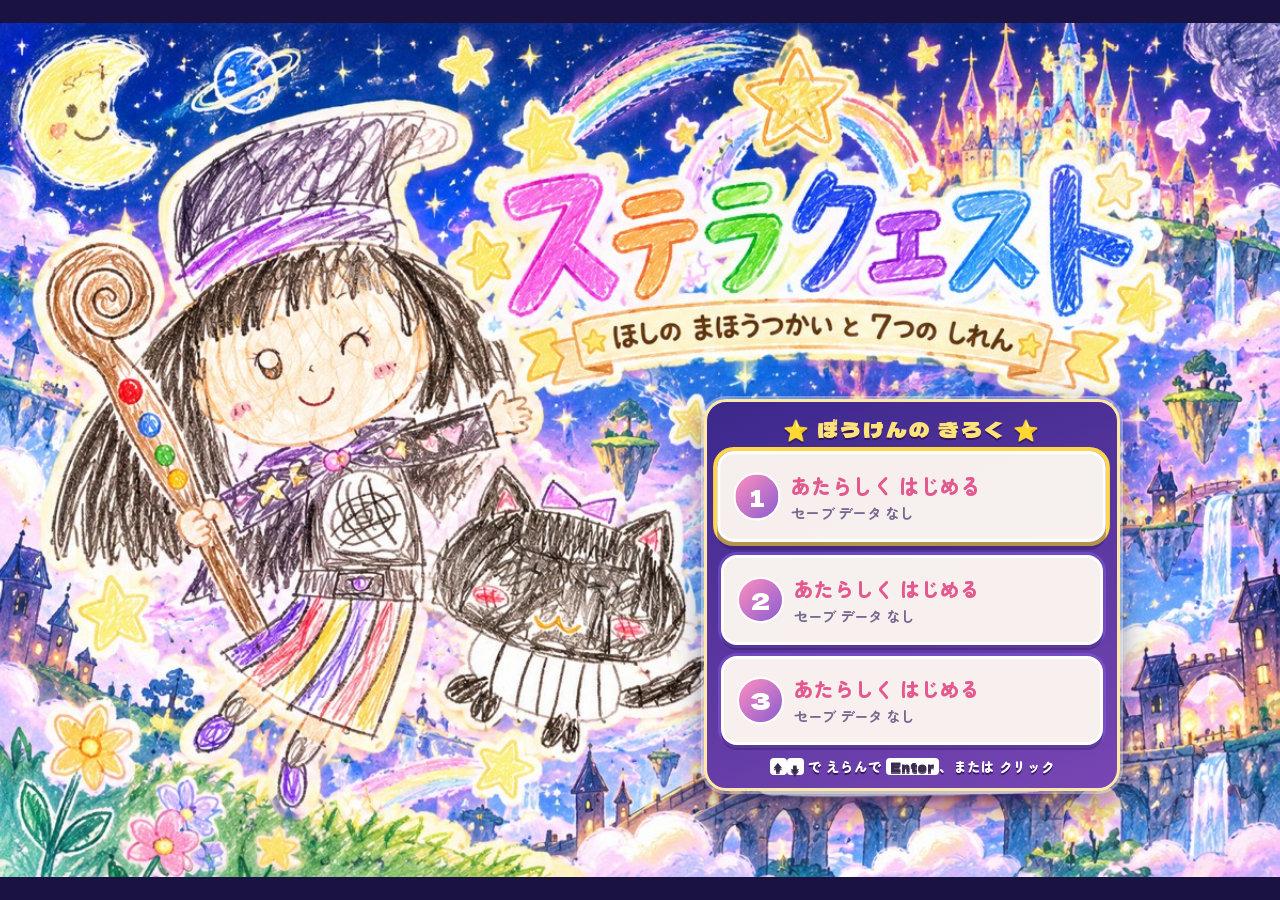
==== ステラクエスト.html @ 6cc1bfe5 "ステラクエスト：iPhone・iPad で あそべる ように 公開 Co-Authored-By: Claude Opus 5.5 <noreply@anthropic.com>" ====
<!doctype html>
<html lang="ja">
<head>
<meta charset="utf-8">
<meta name="viewport" content="width=device-width, initial-scale=1">
<title>ステラクエスト</title>
<link rel="preconnect" href="https://fonts.googleapis.com">
<link rel="preconnect" href="https://fonts.gstatic.com" crossorigin>
<link rel="stylesheet" href="https://fonts.googleapis.com/css2?family=Dela+Gothic+One&family=Zen+Maru+Gothic:wght@500;700;900&display=swap">
<link rel="stylesheet" href="game/css/style.css">
<style>
  html, body { margin: 0; height: 100%; overflow: hidden; background: #1a1240; }
  /* タイトルの え（3:2）を がめんに おさめて、その うえに スロットを かさねる */
  .stage { position: absolute; inset: 0; display: grid; place-items: center; }
  .art { position: relative; width: min(100vw, 150vh); aspect-ratio: 3 / 2; background: center / cover no-repeat; }
  /* えに かいてある ボタン（はじめから・おわる など）を かくす パネル */
  .panel { position: absolute; left: 55%; top: 44%; width: 32.5%; height: 46%; box-sizing: border-box; padding: 1.4vmin 1.6vmin; border-radius: 22px; background: linear-gradient(160deg, #3c288c, #7846b4); border: 3px solid #ffe9a8; box-shadow: 0 0 0 3px rgba(255,255,255,.35), 0 10px 30px rgba(20,10,60,.5); display: flex; flex-direction: column; gap: 1.2vmin; }
  .panel-title { text-align: center; font-family: var(--display); font-size: 2.3vmin; color: #ffe27a; letter-spacing: .1em; text-shadow: 0 2px 0 rgba(30,10,60,.6); }
  .slots { display: flex; flex-direction: column; gap: 1.2vmin; flex: 1; }
  .slot { position: relative; flex: 1; display: flex; align-items: center; gap: 10px; padding: 1.1vmin 1.4vmin; border-radius: 16px; border: 3px solid #fff; background: rgba(255,250,243,.95); box-shadow: 0 5px 0 rgba(40,20,80,.35), 0 0 0 3px rgba(130,90,220,.55); cursor: pointer; font-family: var(--body); color: var(--ink); text-align: left; transition: transform .12s; }
  .slot:hover, .slot:focus-visible { transform: translateY(-3px) scale(1.02); outline: none; box-shadow: 0 8px 0 rgba(40,20,80,.35), 0 0 0 4px #ffd84a; }
  .slot .no { flex: none; width: 5.2vmin; height: 5.2vmin; border-radius: 50%; display: grid; place-items: center; font-family: var(--display); font-size: 2.6vmin; color: #fff; background: linear-gradient(135deg, #ff8fbf, #8a5cd1); border: 2px solid #fff; }
  .slot .info { flex: 1; min-width: 0; display: flex; flex-direction: column; gap: .2vmin; }
  .slot .l1 { font-weight: 900; font-size: 2.2vmin; white-space: nowrap; overflow: hidden; text-overflow: ellipsis; }
  .slot .l2 { font-weight: 700; font-size: 1.6vmin; color: #7a6890; white-space: nowrap; display: flex; gap: 1.2vmin; align-items: center; }
  .slot .l2 img { width: 2vmin; height: 2vmin; vertical-align: -0.3vmin; }
  .slot.empty .l1 { color: #e2588f; }
  .slot .del { flex: none; font-family: var(--body); font-weight: 900; font-size: 1.5vmin; color: #9a8aac; background: #f2edf6; border: 2px solid #d9cfe3; border-radius: 999px; padding: .6vmin 1.2vmin; cursor: pointer; }
  .slot .del:hover { color: #e8203c; border-color: #e8203c; }
  .confirm { position: absolute; inset: 0; border-radius: 13px; background: rgba(255,240,245,.98); display: flex; align-items: center; justify-content: center; gap: 1.2vmin; font-weight: 900; font-size: 1.9vmin; color: #e8203c; }
  .confirm button { font-family: var(--body); font-weight: 900; font-size: 1.8vmin; border-radius: 999px; padding: .6vmin 1.8vmin; border: 2px solid var(--ink); cursor: pointer; }
  .confirm .yes { background: #e8203c; color: #fff; }
  .confirm .no2 { background: #fff; color: var(--ink); }
  .modepick { color: var(--ink); background: rgba(240,248,255,.98); font-size: 1.5vmin; gap: .6vmin; white-space: nowrap; }
  .modepick button { font-size: 1.55vmin; padding: .6vmin 1vmin; background: #fff; color: var(--ink); white-space: nowrap; }
  .modepick button.on, .modepick button:hover { background: #ffd84a; }
  .slot .mode { display: inline-block; font-size: 1.4vmin; color: #fff; background: #8a5cd1; border-radius: 999px; padding: 0 .9vmin; margin-right: .6vmin; vertical-align: .2vmin; }
  .slot .mode.hoikuen { background: #ff8ac0; }
  .cheat-msg { text-align: center; font-weight: 900; font-size: 1.9vmin; line-height: 1.4; color: #fff3a0; background: rgba(255,120,200,.35); border: 2px dashed #ffe27a; border-radius: 12px; padding: .5vmin 1vmin; animation: popin .4s; }
  .keyhint { white-space: nowrap; text-align: center; color: #fff; font-weight: 900; font-size: 1.5vmin; text-shadow: 0 2px 0 rgba(30,10,60,.7); }
  .keyhint kbd { display: inline; min-width: 0; padding: 0 .5vmin; background: #fff; color: var(--ink); font-size: 1.3vmin; border-radius: 4px; }
</style>
</head>
<body>
<div class="stage">
  <div class="art" id="art">
    <div class="panel">
      <div class="panel-title">⭐ ぼうけんの きろく ⭐</div>
      <div class="slots" id="slots"></div>
      <div class="keyhint"><kbd>↑</kbd><kbd>↓</kbd> で えらんで <kbd>Enter</kbd>、または クリック</div>
    </div>
  </div>
</div>

<script src="game/data/stella_images.js"></script>
<script src="game/js/stella_save.js"></script>
<script>
'use strict';
const IMG = window.STELLA_IMAGES || {};
document.getElementById('art').style.backgroundImage = `url("${IMG.title}")`;
let sel = 0;

function renderSlots() {
  const box = document.getElementById('slots');
  box.innerHTML = '';
  for (let n = 1; n <= SAVE_SLOTS; n++) {
    const d = loadSlot(n);
    const b = document.createElement('div');
    b.className = 'slot' + (d ? '' : ' empty');
    b.tabIndex = 0;
    b.dataset.n = n;
    b.setAttribute('role', 'button');
    if (d) {
      const s = slotSummary(d);
      b.innerHTML = `<span class="no">${n}</span><span class="info"><span class="l1"><span class="mode ${d.mode || 'grade1'}">${s.mode}</span>${s.progress}・${s.place}</span>
        <span class="l2"><span><img src="${IMG.arca}" alt="アルカ"> ${s.arca}</span><span>⏱ ${s.time}</span><span>${s.date}</span></span></span>
        <button class="del" type="button">けす</button>`;
    } else {
      b.innerHTML = `<span class="no">${n}</span><span class="info"><span class="l1">あたらしく はじめる</span><span class="l2">セーブ データ なし</span></span>`;
    }
    b.addEventListener('click', (e) => {
      if (e.target.closest('.del')) { askDelete(b, n); e.stopPropagation(); return; }
      if (e.target.closest('.confirm')) return;
      if (d) start(n); else askMode(b, n);
    });
    b.addEventListener('mouseenter', () => focusSlot(n - 1));
    box.appendChild(b);
  }
  focusSlot(sel);
}

// セーブを けす（ブラウザの confirm は つかわず、スロットの うえで かくにん）
function askDelete(el, n) {
  if (el.querySelector('.confirm')) return;
  const c = document.createElement('div');
  c.className = 'confirm';
  c.innerHTML = 'ほんとうに けす？ <button class="yes" type="button">けす</button><button class="no2" type="button">やめる</button>';
  c.querySelector('.yes').addEventListener('click', (e) => { e.stopPropagation(); deleteSlot(n); renderSlots(); });
  c.querySelector('.no2').addEventListener('click', (e) => { e.stopPropagation(); c.remove(); });
  el.appendChild(c);
}

// あたらしく はじめる ときは モードを えらぶ（スロットの うえ）
function askMode(el, n) {
  if (el.querySelector('.confirm')) return;
  const c = document.createElement('div');
  c.className = 'confirm modepick';
  c.innerHTML = 'どっちで あそぶ？ <button class="on" type="button" data-mode="grade1">しょうがく 1ねんせい</button><button type="button" data-mode="hoikuen">ほいくえん</button>';
  c.querySelectorAll('[data-mode]').forEach((b) => b.addEventListener('click', (e) => { e.stopPropagation(); start(n, b.dataset.mode); }));
  el.appendChild(c);
}

function focusSlot(i) {
  const slots = [...document.querySelectorAll('.slot')];
  sel = (i + slots.length) % slots.length;
  slots[sel].focus({ preventScroll: true });
}

// あいている スロット → あたらしく はじめる、データあり → つづきから
// うらわざ：タイトルで ↑↑↓↓←→←→ → つぎに えらんだ ぼうけん が 9999アルカ・なんいど5 まで クリア に なる
const CHEAT_KEYS = ['ArrowUp', 'ArrowUp', 'ArrowDown', 'ArrowDown', 'ArrowLeft', 'ArrowRight', 'ArrowLeft', 'ArrowRight'];
let cheatPos = 0, cheatOn = false;
function cheatKey(key) {
  cheatPos = key === CHEAT_KEYS[cheatPos] ? cheatPos + 1 : key === CHEAT_KEYS[0] ? 1 : 0;
  if (cheatPos < CHEAT_KEYS.length || cheatOn) return;
  cheatOn = true; cheatPos = 0;
  const m = document.createElement('div');
  m.className = 'cheat-msg'; m.id = 'cheatMsg';
  m.textContent = '✨ うらわざ はつどう！ つぎに えらんだ ぼうけんは 9999アルカ・なんいど5 まで クリア！';
  document.getElementById('slots').before(m);
  [523, 659, 784, 1046].forEach((f, i) => { try { const a = new AudioContext(), o = a.createOscillator(), g = a.createGain(); o.frequency.value = f; g.gain.value = 0.08; o.connect(g); g.connect(a.destination); o.start(a.currentTime + i * 0.09); o.stop(a.currentTime + i * 0.09 + 0.12); } catch { /* おと なし */ } });
}
function start(n, mode) { location.href = `game/stella.html#slot${n}` + (mode ? `&mode=${mode}` : '') + (cheatOn ? '&cheat=1' : ''); }

addEventListener('keydown', (e) => {
  if (!e.repeat) cheatKey(e.key);
  const pickBox = document.querySelector('.modepick');
  if (pickBox) { // モードえらび：← → で えらんで Enter
    const bs = [...pickBox.querySelectorAll('button')], i = bs.findIndex((b) => b.classList.contains('on'));
    if (e.key === 'ArrowLeft' || e.key === 'ArrowRight') { bs[i].classList.remove('on'); bs[(i + 1) % 2].classList.add('on'); e.preventDefault(); }
    if (e.key === 'Enter') { bs[i].click(); e.preventDefault(); }
    if (e.key === 'Escape') pickBox.remove();
    return;
  }
  if (document.querySelector('.confirm')) return;
  if (e.key === 'ArrowDown') { focusSlot(sel + 1); e.preventDefault(); }
  if (e.key === 'ArrowUp') { focusSlot(sel - 1); e.preventDefault(); }
  if (e.key === 'Enter') { const el = document.querySelectorAll('.slot')[sel]; if (el.classList.contains('empty')) askMode(el, sel + 1); else start(sel + 1); e.preventDefault(); }
});
renderSlots();
</script>
</body>
</html>
---- game/css/style.css ----
:root {
  --ink: #3a2a4d;
  --paper: #fffaf3;
  --pink: #ff8fbf;
  --pink-deep: #e2588f;
  --gold: #ffcf4a;
  --mint: #5fd8b0;
  --night: #241638;
  --violet: #8a5cd1;
  --display: "Dela Gothic One", "Zen Maru Gothic", "Hiragino Maru Gothic ProN", "Meiryo", sans-serif;
  --body: "Zen Maru Gothic", "Hiragino Maru Gothic ProN", "Meiryo", sans-serif;
}
* { box-sizing: border-box; }
html, body { margin: 0; height: 100%; background: #1b1230; overflow: hidden; }
body { font-family: var(--body); color: var(--ink); user-select: none; -webkit-user-select: none; }
[hidden] { display: none !important; }
#game { position: relative; width: 100%; height: 100%; overflow: hidden; }
#cv { position: absolute; inset: 0; width: 100%; height: 100%; display: block; }
button { font-family: inherit; cursor: pointer; }
button:focus-visible { outline: 4px solid var(--gold); outline-offset: 3px; }
kbd { display: inline-block; min-width: 1.6em; padding: 0 .4em; border-radius: 6px; background: var(--ink); color: var(--paper); font-family: var(--display); font-size: .95em; text-align: center; }

/* ---- HUD ---- */
#hud { position: absolute; top: 12px; left: 12px; right: 12px; display: flex; gap: 10px; align-items: flex-start; flex-wrap: wrap; pointer-events: none; }
.hud-box { background: rgba(255,250,243,.9); border: 3px solid var(--ink); border-radius: 18px; padding: 6px 14px; display: flex; align-items: center; gap: 10px; box-shadow: 0 4px 0 rgba(58,42,77,.35); }
.cap { font-size: 12px; font-weight: 900; letter-spacing: .08em; color: #7a6890; }
.lvnum { font-family: var(--display); font-size: 34px; line-height: 1; color: var(--pink-deep); }
.place { font-size: 14px; font-weight: 900; color: var(--ink); }


/* ---- たての ひっさん（もんだいの なか） ---- */
.vbox { display: flex; flex-direction: column; align-items: center; gap: 6px; margin-top: 2px; }
.vgrid { display: grid; grid-template-columns: 46px 68px 68px; font-family: var(--display); font-variant-numeric: tabular-nums; }
.vgrid > span { height: 56px; display: grid; place-items: center; font-size: 48px; line-height: 1; position: relative; }
.vgrid .hd { height: 22px; font-family: var(--body); font-weight: 900; font-size: 13px; color: #7a6890; }
.vgrid .memo { height: 36px; }
.vgrid .t { background: rgba(127,190,255,.22); }
.vgrid .o { background: rgba(255,143,191,.2); }
.vgrid .h { background: rgba(120,220,160,.22); }
.vgrid .s { background: rgba(255,200,120,.25); }
.vgrid .now { background: rgba(255,216,74,.45); box-shadow: inset 0 0 0 3px var(--gold); }
.vgrid .line { border-bottom: 6px solid var(--ink); }
.vgrid .op { font-size: 40px; color: #8a7a9c; }
.vgrid .box { min-width: 34px; height: 30px; padding: 0 3px; border: 2px dashed #b3a5c4; border-radius: 8px; font-size: 22px; color: #e8203c; display: grid; place-items: center; }
.vgrid .box.on { border-color: #e8203c; border-style: solid; background: #fff0f3; animation: boing .5s cubic-bezier(.3,1.8,.4,1) both; }
.vgrid .struck::after { content: ""; position: absolute; left: 14px; right: 14px; top: 50%; height: 5px; border-radius: 3px; background: #e8203c; transform: rotate(-30deg); }
.vgrid .ansc { color: var(--pink-deep); }
.vgrid .ansc.good { color: #1f9c74; }
.vgrid .ansc.cur::after { content: ""; position: absolute; bottom: 7px; left: 16px; right: 16px; height: 5px; border-radius: 3px; background: var(--pink); animation: caret 1s steps(1) infinite; }
.vstep { max-width: 320px; min-height: 1.5em; font-size: 16px; font-weight: 900; color: var(--violet); line-height: 1.45; text-wrap: balance; }
.vstep b { color: #e8203c; }
.vstep:empty { display: none; }
.boss-notice { position: absolute; left: 50%; top: 92px; transform: translateX(-50%); background: #6a2f8f; color: #fff; font-weight: 900; font-size: 18px; padding: 8px 20px; border-radius: 999px; border: 3px solid var(--ink); animation: pulse 1.2s ease-in-out infinite; white-space: nowrap; }
@keyframes pulse { 50% { transform: translateX(-50%) scale(1.08); } }

.boss-warn { position: absolute; inset: 0; display: flex; flex-direction: column; align-items: stretch; justify-content: center; gap: 0; background: rgba(40,10,60,.45); pointer-events: none; animation: fadein .3s; }
.boss-warn .stripe { height: 34px; background: repeating-linear-gradient(-45deg, #ffd84a 0 22px, #2a1838 22px 44px); animation: slide 0.6s linear infinite; }
@keyframes slide { to { background-position: 62px 0; } }
.boss-warn .warn-text { background: rgba(42,24,56,.92); color: #ff6b8a; font-family: var(--display); font-size: clamp(40px, 9vw, 96px); text-align: center; padding: 14px 0; text-shadow: 0 0 20px #ff2d6a; animation: blinkwarn .38s steps(1) infinite; }
@keyframes blinkwarn { 50% { color: #ffd84a; } }
#quiz.boss { border-color: #6a2f8f; background: #fff3fb; }
#quiz.boss .mon-name { color: #6a2f8f; }
.streaks { flex-direction: column; align-items: stretch; gap: 2px; }
.streaks .row { display: flex; justify-content: space-between; align-items: center; gap: 10px; }
.marks { display: flex; gap: 3px; }
.marks svg { width: 22px; height: 22px; transition: transform .3s; }
.marks svg.on { animation: markpop .4s; }
@keyframes markpop { 50% { transform: scale(1.5); } }
.hud-btn { margin-left: auto; pointer-events: auto; background: rgba(255,250,243,.9); border: 3px solid var(--ink); border-radius: 999px; padding: 6px 14px; font-weight: 900; color: var(--ink); }

.back-link { position: absolute; top: 14px; left: 16px; font-weight: 900; font-size: 15px; color: var(--ink); background: rgba(255,250,243,.9); border: 3px solid var(--ink); border-radius: 999px; padding: 6px 16px; text-decoration: none; box-shadow: 0 4px 0 rgba(58,42,77,.3); }
.back-link:hover { background: #fff; }

/* ---- タイトル ---- */
.overlay { position: absolute; inset: 0; display: flex; align-items: center; justify-content: center; gap: 4vw; padding: 24px; }
.title { background: radial-gradient(ellipse at 30% 40%, rgba(255,250,243,.6), rgba(255,220,240,.2) 60%, transparent); flex-wrap: wrap; }
.title-chara { height: min(62vh, 480px); filter: drop-shadow(0 10px 0 rgba(58,42,77,.25)); animation: float 2.6s ease-in-out infinite; }
@keyframes float { 50% { transform: translateY(-14px) rotate(2deg); } }
.title-text { max-width: 30em; display: flex; flex-direction: column; gap: 18px; align-items: flex-start; }
.title h1 { margin: 0; font-family: var(--display); font-weight: 400; font-size: clamp(26px, 4.2vw, 46px); line-height: 1.25; color: var(--ink); text-shadow: 0 3px 0 var(--paper), 0 -3px 0 var(--paper), 3px 0 0 var(--paper), -3px 0 0 var(--paper); }
.title h1 span { color: var(--pink-deep); font-size: 1.25em; }
.title p { margin: 0; font-size: clamp(15px, 1.8vw, 19px); font-weight: 700; line-height: 1.9; background: rgba(255,250,243,.85); padding: 10px 16px; border-radius: 16px; }
.big-btn { font-family: var(--display); font-size: clamp(22px, 3vw, 30px); color: #fff; background: var(--pink-deep); border: 0; border-radius: 999px; padding: 14px 34px; box-shadow: 0 7px 0 #a33465; transition: transform .08s, box-shadow .08s; }
.big-btn:active { transform: translateY(5px); box-shadow: 0 2px 0 #a33465; }

/* ---- もんだい ---- */
#quiz { position: absolute; left: 50%; top: 12%; transform: translateX(-50%); background: var(--paper); border: 4px solid var(--ink); border-radius: 28px; padding: 8px 28px 10px; text-align: center; box-shadow: 0 8px 0 rgba(58,42,77,.35); animation: popin .35s cubic-bezier(.3,1.6,.5,1); min-width: min(90vw, 420px); }
@keyframes popin { from { transform: translateX(-50%) scale(.3); opacity: 0; } }
.mon-name { font-size: 15px; font-weight: 900; color: #7a6890; }
.formula { font-family: var(--display); font-size: clamp(40px, 6.5vw, 66px); line-height: 1.15; display: flex; justify-content: center; align-items: center; gap: .25em; font-variant-numeric: tabular-nums; white-space: nowrap; }
.eq { color: #b3a5c4; }
.formula.small { font-size: clamp(26px, 3.6vw, 36px); }
.formula.small .ans { border-bottom-width: 4px; min-width: 1.6em; }
.ans { display: inline-block; min-width: 1.8em; border-bottom: 7px solid var(--pink); color: var(--pink-deep); }
.ans.blink::after { content: ""; display: inline-block; width: 4px; height: .8em; background: var(--pink); margin-left: 4px; animation: caret 1s steps(1) infinite; vertical-align: -.05em; }
@keyframes caret { 50% { opacity: 0; } }
.ans.good { color: #1f9c74; border-color: var(--mint); }
.ans.bad { border-color: var(--mint); display: inline-flex; align-items: baseline; gap: .25em; }
.ans.bad s { color: #b3a5c4; font-size: .55em; text-decoration-thickness: 4px; text-decoration-color: var(--violet); }
.ans.bad .right { color: #1f9c74; animation: boing .5s cubic-bezier(.3,1.8,.4,1) both; }
.qmsg { min-height: 1.5em; font-size: clamp(16px, 2.2vw, 22px); font-weight: 900; }
.qmsg.good { color: #1f9c74; }
.qmsg.bad { color: var(--violet); }
.hint { display: flex; flex-direction: column; align-items: center; gap: 6px; padding: 8px 12px 4px; margin-top: 4px; border-top: 3px dashed #e8d9f0; }
.hint-label { font-size: 14px; font-weight: 900; color: #e0408a; }
.hint-blocks { display: flex; align-items: center; justify-content: center; gap: 10px; flex-wrap: wrap; }
.hgroup { display: flex; flex-direction: column; gap: 3px; }
.hrow { display: flex; gap: 2px; }
.hrow:has(.hcell:nth-child(10)) { gap: 0; border: 2px solid var(--ink); border-radius: 4px; overflow: hidden; }
.hrow:has(.hcell:nth-child(10)) .hcell { border: 0; border-right: 1px solid rgba(58,42,77,.35); border-radius: 0; }
.hcell { width: 16px; height: 16px; border: 2px solid var(--ink); border-radius: 4px; position: relative; }
.hcell.a { background: #ffb3d1; }
.hcell.b { background: #9fd8ff; }
.hcell.cross { background: #eee4f2; }
.hcell.cross::after { content: "×"; position: absolute; inset: 0; display: grid; place-items: center; font-weight: 900; font-size: 14px; line-height: 1; color: var(--violet); }
.hop { font-family: var(--display); font-size: 24px; color: #b3a5c4; }
.next-btn { margin-top: 6px; font-family: var(--body); font-weight: 900; font-size: 18px; color: var(--ink); background: var(--gold); border: 3px solid var(--ink); border-radius: 999px; padding: 8px 22px; box-shadow: 0 4px 0 rgba(58,42,77,.4); animation: nudge 1s ease-in-out infinite; }
@keyframes nudge { 50% { transform: translateY(-4px); } }

#pad { position: absolute; right: 16px; bottom: 16px; display: grid; grid-template-columns: repeat(3, 64px); gap: 8px; }
#pad button { height: 56px; border: 3px solid var(--ink); border-radius: 16px; background: var(--paper); font-family: var(--display); font-size: 26px; color: var(--ink); box-shadow: 0 4px 0 rgba(58,42,77,.4); }
#pad button:active { transform: translateY(3px); box-shadow: 0 1px 0 rgba(58,42,77,.4); }
#pad button.sub { font-family: var(--body); font-weight: 900; font-size: 16px; }
#pad button.ok { font-family: var(--body); font-weight: 900; font-size: 15px; background: var(--pink); color: #fff; }

.walk-btn { position: absolute; right: 16px; bottom: 16px; font-family: var(--display); font-size: 22px; color: #fff; background: var(--mint); border: 3px solid var(--ink); border-radius: 999px; padding: 14px 26px; box-shadow: 0 5px 0 rgba(58,42,77,.4); touch-action: none; }

/* ---- ゲームクリア ---- */
.clear { background: radial-gradient(circle, rgba(255,246,220,.75), rgba(255,200,230,.55) 60%, rgba(160,120,220,.5)); overflow-y: auto; }
.clear-card { background: var(--paper); border: 5px solid var(--ink); border-radius: 32px; padding: 18px 30px 22px; box-shadow: 0 10px 0 rgba(58,42,77,.35); display: flex; flex-direction: column; align-items: center; gap: 10px; max-width: min(92vw, 560px); animation: popin2 .5s cubic-bezier(.3,1.6,.5,1); }
@keyframes popin2 { from { transform: scale(.3); opacity: 0; } }
.clear-title { font-family: var(--display); font-size: clamp(40px, 7vw, 64px); line-height: 1; color: var(--pink-deep); -webkit-text-stroke: 2px #fff; paint-order: stroke fill; text-shadow: 0 5px 0 var(--gold); animation: boing .9s cubic-bezier(.3,1.8,.4,1) both; }
.clear-chars { display: flex; align-items: flex-end; gap: 6px; }
.clear-chars { margin-top: 14px; }
.clear-chars img { height: min(22vh, 170px); animation: hopsmall .6s ease-in-out infinite; }
@keyframes hopsmall { 50% { transform: translateY(-12px) rotate(-4deg); } }
.clear-chars img + img { height: min(11vh, 85px); animation-delay: .3s; }
.clear-stats { display: flex; gap: 22px; font-weight: 900; font-size: 15px; color: #7a6890; }
.clear-stats > div { display: flex; flex-direction: column; align-items: center; gap: 2px; }
.clear-stats b { font-family: var(--display); font-size: 44px; line-height: 1; color: var(--pink-deep); }
.clear-stats span { font-family: var(--display); font-size: 22px; color: var(--ink); line-height: 1.6; }
.clear-rank { text-align: center; font-size: 17px; font-weight: 900; line-height: 1.6; }
.clear-rank b { color: var(--pink-deep); font-size: 1.15em; }
.clear-rank .perfect { color: #e0a800; font-size: 1.3em; }
.rank-head { font-size: 12px; font-weight: 900; color: #7a6890; letter-spacing: .08em; }
.rank-list { list-style: none; margin: 0; padding: 0; width: 100%; display: flex; flex-direction: column; gap: 4px; font-variant-numeric: tabular-nums; }
.rank-list li { display: grid; grid-template-columns: 3em 1fr auto; align-items: center; gap: 10px; padding: 4px 12px; border-radius: 12px; background: #f6eef8; font-weight: 700; }
.rank-list li.me { background: #ffe9a8; box-shadow: inset 0 0 0 3px var(--gold); }
.rank-list .no { font-family: var(--display); color: var(--pink-deep); }
.rank-list .sub { font-size: 12px; color: #7a6890; }

/* ---- レベル演出 ---- */
.fx { position: absolute; inset: 0; display: flex; align-items: center; justify-content: center; pointer-events: none; }
.fx-inner { display: flex; flex-direction: column; align-items: center; gap: 6px; text-align: center; }
.fx-title { font-family: var(--display); font-size: clamp(54px, 11vw, 120px); line-height: 1; }
.fx-chara { height: min(36vh, 280px); }
.fx-sub { font-size: clamp(18px, 2.8vw, 28px); font-weight: 900; padding: 6px 20px; border-radius: 999px; }

.lvup { background: radial-gradient(circle, rgba(255,240,250,.85) 0%, rgba(255,200,230,.55) 50%, rgba(255,180,220,.15) 80%); animation: fadein .3s; }
.lvup .fx-title { color: var(--pink-deep); -webkit-text-stroke: 3px #fff; paint-order: stroke fill; text-shadow: 0 6px 0 var(--gold); animation: boing .9s cubic-bezier(.3,1.8,.4,1) both; }
.lvup .fx-chara { animation: hop .55s ease-in-out .4s 4 both; filter: drop-shadow(0 0 18px #fff); }
.lvup .fx-sub { background: var(--gold); color: var(--ink); animation: fadein .4s .7s both; }
@keyframes boing { from { transform: scale(0) rotate(-20deg); } 60% { transform: scale(1.15) rotate(4deg); } }
@keyframes hop { 50% { transform: translateY(-40px) rotate(-6deg); } }
@keyframes fadein { from { opacity: 0; } }

.lvdown { background: radial-gradient(circle, rgba(60,30,90,.55) 0%, rgba(30,14,50,.85) 60%, rgba(15,6,28,.96) 100%); animation: fadein .6s; }
.lvdown .flash { position: absolute; inset: 0; background: #e8dcff; opacity: 0; animation: thunder 2.2s .2s both; }
@keyframes thunder { 0%, 8%, 16%, 60%, 100% { opacity: 0; } 4%, 12% { opacity: .85; } 63% { opacity: .5; } }
.lvdown .fx-title { color: #d8c6ff; text-shadow: 0 0 20px #8a5cd1, 0 8px 0 #4b2a78; animation: sink 1.4s ease-out both, wobble 1.6s 1.4s ease-in-out infinite; }
.lvdown .drip { position: relative; }
@keyframes sink { from { transform: translateY(-120px); opacity: 0; } 70% { transform: translateY(8px); opacity: 1; } }
@keyframes wobble { 50% { transform: skewX(-6deg) translateY(4px); } }
.lvdown .fx-chara { filter: grayscale(.4) brightness(.8) drop-shadow(0 0 16px #8a5cd1); }
.shiver { animation: shiver .09s linear infinite; }
@keyframes shiver { 25% { transform: translateX(-3px) rotate(-1deg); } 75% { transform: translateX(3px) rotate(1deg); } }
.lvdown .fx-sub { background: rgba(244,238,254,.15); color: #eee3ff; border: 2px solid #8a5cd1; animation: fadein .5s 1.2s both; }
.ghost { position: absolute; width: clamp(70px, 10vw, 120px); opacity: .9; }
.ghost.g1 { left: 10%; top: 20%; animation: ghostfly 3.4s ease-in-out both; }
.ghost.g2 { right: 10%; top: 55%; animation: ghostfly2 3.4s ease-in-out both; }
@keyframes ghostfly { from { transform: translate(-200px, 60px) scale(.6); opacity: 0; } 30% { opacity: .9; } 50% { transform: translate(20px, -20px) rotate(-8deg); } to { transform: translate(60px, 10px) rotate(6deg); } }
@keyframes ghostfly2 { from { transform: translate(200px, -40px) scale(.6) scaleX(-1); opacity: 0; } 30% { opacity: .9; } 50% { transform: translate(-20px, 20px) scaleX(-1) rotate(8deg); } to { transform: translate(-60px, -10px) scaleX(-1); } }

@media (max-width: 700px) {
  #quiz { top: 22%; padding: 10px 18px; }
  #pad { grid-template-columns: repeat(3, 54px); }
  #pad button { height: 48px; }
  .hud-box { padding: 4px 10px; }
  .lvnum { font-size: 26px; }
}
@media (prefers-reduced-motion: reduce) {
  *, *::before, *::after { animation-duration: .01ms !important; animation-iteration-count: 1 !important; }
}

/* ---- てきの なまえ ---- */
.en-name { font-weight: 900; font-size: 1.15em; -webkit-text-stroke: .3px currentColor; }

/* ---- めいろの ぼうけん（maze.js） ---- */
.chest-info { font-family: var(--display); font-size: 16px; color: #c98a00; }
.churu-badge { font-size: 11px; font-weight: 900; color: #fff; background: var(--pink-deep); border-radius: 999px; padding: 2px 8px; animation: pulse2 1s ease-in-out infinite; }
@keyframes pulse2 { 50% { transform: scale(1.08); } }
.hud-box.streaks .row { gap: 8px; }
#hpMarks svg { width: 24px; height: 24px; }

.item-bar { position: absolute; left: 50%; bottom: 12px; transform: translateX(-50%); display: flex; align-items: center; gap: 8px; background: rgba(255,250,243,.94); border: 4px solid var(--ink); border-radius: 20px; padding: 8px 12px; box-shadow: 0 6px 0 rgba(58,42,77,.35); }
.item-bar .bar-cap { font-weight: 900; font-size: 13px; color: #7a6890; writing-mode: vertical-rl; letter-spacing: .1em; }
.item-bar .slot { position: relative; width: 74px; height: 74px; border: 3px solid var(--ink); border-radius: 14px; background: #fff; display: flex; flex-direction: column; align-items: center; justify-content: center; gap: 0; padding: 4px 2px; font-family: var(--body); box-shadow: 0 3px 0 rgba(58,42,77,.3); }
.item-bar .slot svg { width: 36px; height: 36px; }
.item-bar .slot .nm { font-size: 10px; font-weight: 900; line-height: 1.1; color: var(--ink); text-align: center; }
.item-bar .slot .key { position: absolute; top: 2px; left: 5px; font-family: var(--display); font-size: 11px; color: #b3a5c4; }
.item-bar .slot.empty { border-style: dashed; border-color: #d9cfe3; background: transparent; box-shadow: none; }
.item-bar button.slot:hover { transform: translateY(-3px); }
.item-bar button.slot:active { transform: translateY(2px); box-shadow: none; }

.dpad { position: absolute; right: 18px; bottom: 16px; display: grid; grid-template-columns: repeat(3, 56px); grid-template-rows: repeat(3, 56px); gap: 4px; }
.dpad button { border: 3px solid var(--ink); border-radius: 14px; background: rgba(255,250,243,.92); font-size: 22px; color: var(--ink); box-shadow: 0 4px 0 rgba(58,42,77,.35); touch-action: none; }
.dpad button:active { transform: translateY(3px); box-shadow: 0 1px 0 rgba(58,42,77,.35); }
.dpad .up { grid-column: 2; grid-row: 1; }
.dpad .left { grid-column: 1; grid-row: 2; }
.dpad .right { grid-column: 3; grid-row: 2; }
.dpad .down { grid-column: 2; grid-row: 3; }

.riddle, .nanmon-offer { background: rgba(30,16,50,.55); }
.riddle-card { background: var(--paper); border: 5px solid var(--ink); border-radius: 28px; padding: 18px 26px 20px; max-width: min(92vw, 620px); display: flex; flex-direction: column; align-items: center; gap: 10px; box-shadow: 0 10px 0 rgba(30,10,60,.4); animation: popin2 .4s cubic-bezier(.3,1.6,.5,1); text-align: center; }
.riddle-title { font-family: var(--display); font-size: clamp(24px, 3.4vw, 34px); color: #c98a00; -webkit-text-stroke: 1px #fff; }
.riddle-lead { font-weight: 700; font-size: 14px; color: #7a6890; line-height: 1.5; }
.riddle-q { font-weight: 900; font-size: clamp(18px, 2.4vw, 24px); line-height: 1.5; }
.riddle-choices { display: grid; grid-template-columns: 1fr 1fr; gap: 10px; width: 100%; }
.riddle-choices button { border: 3px solid var(--ink); border-radius: 16px; background: #fff; font-family: var(--body); font-weight: 900; font-size: clamp(16px, 2vw, 20px); padding: 12px 10px; color: var(--ink); box-shadow: 0 4px 0 rgba(58,42,77,.35); display: flex; align-items: center; gap: 10px; }
.riddle-choices button .k { font-family: var(--display); font-size: 14px; color: #fff; background: var(--violet); border-radius: 8px; padding: 2px 8px; }
.riddle-choices button.right { background: #eafff6; box-shadow: 0 0 0 4px var(--mint); }
.riddle-choices button.wrong { background: #fff0f3; opacity: .6; }
.riddle-result { display: flex; flex-direction: column; align-items: center; gap: 4px; font-weight: 900; min-height: 1.5em; }
.riddle-result .ok { color: #1f9c74; font-size: 22px; }
.riddle-result .ng { color: var(--violet); font-size: 18px; }
.riddle-result .get { display: flex; align-items: center; gap: 6px; font-size: 18px; }
.riddle-result .get svg { width: 42px; height: 42px; }
.riddle-result small { color: #7a6890; font-weight: 700; }
.nm-btns { display: flex; gap: 12px; align-items: center; flex-wrap: wrap; justify-content: center; }
.sub-btn { font-family: var(--body); font-weight: 900; font-size: 17px; color: var(--ink); background: var(--paper); border: 3px solid var(--ink); border-radius: 999px; padding: 10px 20px; box-shadow: 0 4px 0 rgba(58,42,77,.35); }

.toast { position: absolute; left: 50%; top: 16%; transform: translateX(-50%); background: rgba(255,250,243,.96); border: 4px solid var(--ink); border-radius: 999px; padding: 10px 24px; font-weight: 900; font-size: clamp(16px, 2.2vw, 22px); color: var(--ink); box-shadow: 0 6px 0 rgba(58,42,77,.35); animation: toastin .3s cubic-bezier(.3,1.6,.5,1); white-space: nowrap; z-index: 5; }
@keyframes toastin { from { transform: translateX(-50%) scale(.4); opacity: 0; } }

.clear-stats b { white-space: nowrap; }
.clear-stats b small { font-size: .5em; }
#clear .clear-card { max-width: min(94vw, 640px); }
#clear .clear-stats { gap: 28px; white-space: nowrap; }
#clear .clear-stats b { font-size: clamp(24px, 3vw, 32px); background: none; -webkit-text-stroke: 0; }
.clear-stats .nm { font-size: 22px; }
.clear-stats .nm.clear { color: #e0a800; }
.clear-stats .nm.fail { color: var(--violet); }
.clear-stats .nm.skip { color: #9a8aac; font-size: 18px; }
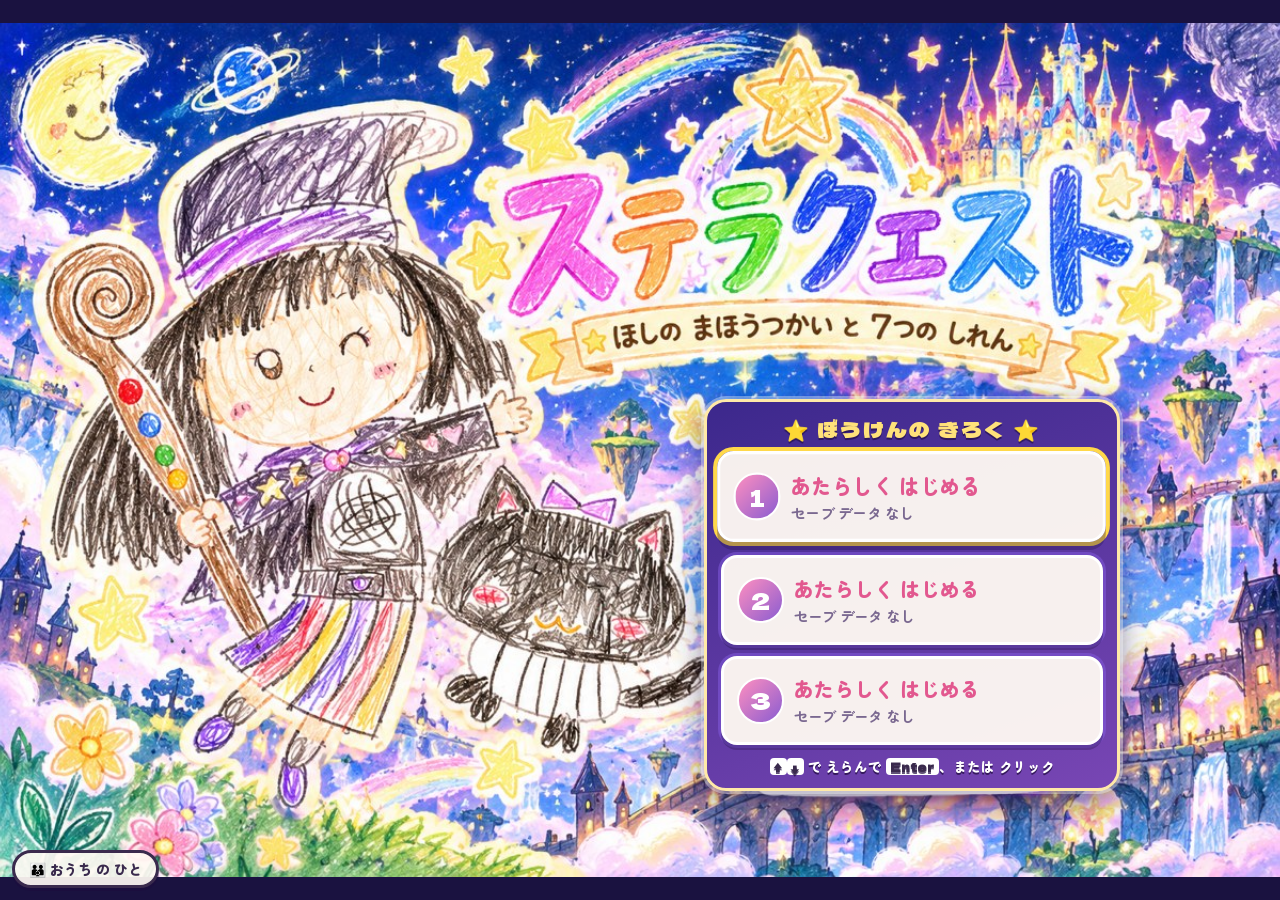
==== commit ec6d53c0: "むげん の とう・ほし の かけら と つえ の きょうか・にゃんこ・にがて とっくん・ずかん・おうち の ひと の がめん Co-Authored-By: Claude Opus 5.5 <nore" ====
--- a/ステラクエスト.html
+++ b/ステラクエスト.html
@@ -1,153 +1,160 @@
-<!doctype html>
-<html lang="ja">
-<head>
-<meta charset="utf-8">
-<meta name="viewport" content="width=device-width, initial-scale=1">
-<title>ステラクエスト</title>
-<link rel="preconnect" href="https://fonts.googleapis.com">
-<link rel="preconnect" href="https://fonts.gstatic.com" crossorigin>
-<link rel="stylesheet" href="https://fonts.googleapis.com/css2?family=Dela+Gothic+One&family=Zen+Maru+Gothic:wght@500;700;900&display=swap">
-<link rel="stylesheet" href="game/css/style.css">
-<style>
-  html, body { margin: 0; height: 100%; overflow: hidden; background: #1a1240; }
-  /* タイトルの え（3:2）を がめんに おさめて、その うえに スロットを かさねる */
-  .stage { position: absolute; inset: 0; display: grid; place-items: center; }
-  .art { position: relative; width: min(100vw, 150vh); aspect-ratio: 3 / 2; background: center / cover no-repeat; }
-  /* えに かいてある ボタン（はじめから・おわる など）を かくす パネル */
-  .panel { position: absolute; left: 55%; top: 44%; width: 32.5%; height: 46%; box-sizing: border-box; padding: 1.4vmin 1.6vmin; border-radius: 22px; background: linear-gradient(160deg, #3c288c, #7846b4); border: 3px solid #ffe9a8; box-shadow: 0 0 0 3px rgba(255,255,255,.35), 0 10px 30px rgba(20,10,60,.5); display: flex; flex-direction: column; gap: 1.2vmin; }
-  .panel-title { text-align: center; font-family: var(--display); font-size: 2.3vmin; color: #ffe27a; letter-spacing: .1em; text-shadow: 0 2px 0 rgba(30,10,60,.6); }
-  .slots { display: flex; flex-direction: column; gap: 1.2vmin; flex: 1; }
-  .slot { position: relative; flex: 1; display: flex; align-items: center; gap: 10px; padding: 1.1vmin 1.4vmin; border-radius: 16px; border: 3px solid #fff; background: rgba(255,250,243,.95); box-shadow: 0 5px 0 rgba(40,20,80,.35), 0 0 0 3px rgba(130,90,220,.55); cursor: pointer; font-family: var(--body); color: var(--ink); text-align: left; transition: transform .12s; }
-  .slot:hover, .slot:focus-visible { transform: translateY(-3px) scale(1.02); outline: none; box-shadow: 0 8px 0 rgba(40,20,80,.35), 0 0 0 4px #ffd84a; }
-  .slot .no { flex: none; width: 5.2vmin; height: 5.2vmin; border-radius: 50%; display: grid; place-items: center; font-family: var(--display); font-size: 2.6vmin; color: #fff; background: linear-gradient(135deg, #ff8fbf, #8a5cd1); border: 2px solid #fff; }
-  .slot .info { flex: 1; min-width: 0; display: flex; flex-direction: column; gap: .2vmin; }
-  .slot .l1 { font-weight: 900; font-size: 2.2vmin; white-space: nowrap; overflow: hidden; text-overflow: ellipsis; }
-  .slot .l2 { font-weight: 700; font-size: 1.6vmin; color: #7a6890; white-space: nowrap; display: flex; gap: 1.2vmin; align-items: center; }
-  .slot .l2 img { width: 2vmin; height: 2vmin; vertical-align: -0.3vmin; }
-  .slot.empty .l1 { color: #e2588f; }
-  .slot .del { flex: none; font-family: var(--body); font-weight: 900; font-size: 1.5vmin; color: #9a8aac; background: #f2edf6; border: 2px solid #d9cfe3; border-radius: 999px; padding: .6vmin 1.2vmin; cursor: pointer; }
-  .slot .del:hover { color: #e8203c; border-color: #e8203c; }
-  .confirm { position: absolute; inset: 0; border-radius: 13px; background: rgba(255,240,245,.98); display: flex; align-items: center; justify-content: center; gap: 1.2vmin; font-weight: 900; font-size: 1.9vmin; color: #e8203c; }
-  .confirm button { font-family: var(--body); font-weight: 900; font-size: 1.8vmin; border-radius: 999px; padding: .6vmin 1.8vmin; border: 2px solid var(--ink); cursor: pointer; }
-  .confirm .yes { background: #e8203c; color: #fff; }
-  .confirm .no2 { background: #fff; color: var(--ink); }
-  .modepick { color: var(--ink); background: rgba(240,248,255,.98); font-size: 1.5vmin; gap: .6vmin; white-space: nowrap; }
-  .modepick button { font-size: 1.55vmin; padding: .6vmin 1vmin; background: #fff; color: var(--ink); white-space: nowrap; }
-  .modepick button.on, .modepick button:hover { background: #ffd84a; }
-  .slot .mode { display: inline-block; font-size: 1.4vmin; color: #fff; background: #8a5cd1; border-radius: 999px; padding: 0 .9vmin; margin-right: .6vmin; vertical-align: .2vmin; }
-  .slot .mode.hoikuen { background: #ff8ac0; }
-  .cheat-msg { text-align: center; font-weight: 900; font-size: 1.9vmin; line-height: 1.4; color: #fff3a0; background: rgba(255,120,200,.35); border: 2px dashed #ffe27a; border-radius: 12px; padding: .5vmin 1vmin; animation: popin .4s; }
-  .keyhint { white-space: nowrap; text-align: center; color: #fff; font-weight: 900; font-size: 1.5vmin; text-shadow: 0 2px 0 rgba(30,10,60,.7); }
-  .keyhint kbd { display: inline; min-width: 0; padding: 0 .5vmin; background: #fff; color: var(--ink); font-size: 1.3vmin; border-radius: 4px; }
-</style>
-</head>
-<body>
-<div class="stage">
-  <div class="art" id="art">
-    <div class="panel">
-      <div class="panel-title">⭐ ぼうけんの きろく ⭐</div>
-      <div class="slots" id="slots"></div>
-      <div class="keyhint"><kbd>↑</kbd><kbd>↓</kbd> で えらんで <kbd>Enter</kbd>、または クリック</div>
-    </div>
-  </div>
-</div>
-
-<script src="game/data/stella_images.js"></script>
-<script src="game/js/stella_save.js"></script>
-<script>
-'use strict';
-const IMG = window.STELLA_IMAGES || {};
-document.getElementById('art').style.backgroundImage = `url("${IMG.title}")`;
-let sel = 0;
-
-function renderSlots() {
-  const box = document.getElementById('slots');
-  box.innerHTML = '';
-  for (let n = 1; n <= SAVE_SLOTS; n++) {
-    const d = loadSlot(n);
-    const b = document.createElement('div');
-    b.className = 'slot' + (d ? '' : ' empty');
-    b.tabIndex = 0;
-    b.dataset.n = n;
-    b.setAttribute('role', 'button');
-    if (d) {
-      const s = slotSummary(d);
-      b.innerHTML = `<span class="no">${n}</span><span class="info"><span class="l1"><span class="mode ${d.mode || 'grade1'}">${s.mode}</span>${s.progress}・${s.place}</span>
-        <span class="l2"><span><img src="${IMG.arca}" alt="アルカ"> ${s.arca}</span><span>⏱ ${s.time}</span><span>${s.date}</span></span></span>
-        <button class="del" type="button">けす</button>`;
-    } else {
-      b.innerHTML = `<span class="no">${n}</span><span class="info"><span class="l1">あたらしく はじめる</span><span class="l2">セーブ データ なし</span></span>`;
-    }
-    b.addEventListener('click', (e) => {
-      if (e.target.closest('.del')) { askDelete(b, n); e.stopPropagation(); return; }
-      if (e.target.closest('.confirm')) return;
-      if (d) start(n); else askMode(b, n);
-    });
-    b.addEventListener('mouseenter', () => focusSlot(n - 1));
-    box.appendChild(b);
-  }
-  focusSlot(sel);
-}
-
-// セーブを けす（ブラウザの confirm は つかわず、スロットの うえで かくにん）
-function askDelete(el, n) {
-  if (el.querySelector('.confirm')) return;
-  const c = document.createElement('div');
-  c.className = 'confirm';
-  c.innerHTML = 'ほんとうに けす？ <button class="yes" type="button">けす</button><button class="no2" type="button">やめる</button>';
-  c.querySelector('.yes').addEventListener('click', (e) => { e.stopPropagation(); deleteSlot(n); renderSlots(); });
-  c.querySelector('.no2').addEventListener('click', (e) => { e.stopPropagation(); c.remove(); });
-  el.appendChild(c);
-}
-
-// あたらしく はじめる ときは モードを えらぶ（スロットの うえ）
-function askMode(el, n) {
-  if (el.querySelector('.confirm')) return;
-  const c = document.createElement('div');
-  c.className = 'confirm modepick';
-  c.innerHTML = 'どっちで あそぶ？ <button class="on" type="button" data-mode="grade1">しょうがく 1ねんせい</button><button type="button" data-mode="hoikuen">ほいくえん</button>';
-  c.querySelectorAll('[data-mode]').forEach((b) => b.addEventListener('click', (e) => { e.stopPropagation(); start(n, b.dataset.mode); }));
-  el.appendChild(c);
-}
-
-function focusSlot(i) {
-  const slots = [...document.querySelectorAll('.slot')];
-  sel = (i + slots.length) % slots.length;
-  slots[sel].focus({ preventScroll: true });
-}
-
-// あいている スロット → あたらしく はじめる、データあり → つづきから
-// うらわざ：タイトルで ↑↑↓↓←→←→ → つぎに えらんだ ぼうけん が 9999アルカ・なんいど5 まで クリア に なる
-const CHEAT_KEYS = ['ArrowUp', 'ArrowUp', 'ArrowDown', 'ArrowDown', 'ArrowLeft', 'ArrowRight', 'ArrowLeft', 'ArrowRight'];
-let cheatPos = 0, cheatOn = false;
-function cheatKey(key) {
-  cheatPos = key === CHEAT_KEYS[cheatPos] ? cheatPos + 1 : key === CHEAT_KEYS[0] ? 1 : 0;
-  if (cheatPos < CHEAT_KEYS.length || cheatOn) return;
-  cheatOn = true; cheatPos = 0;
-  const m = document.createElement('div');
-  m.className = 'cheat-msg'; m.id = 'cheatMsg';
-  m.textContent = '✨ うらわざ はつどう！ つぎに えらんだ ぼうけんは 9999アルカ・なんいど5 まで クリア！';
-  document.getElementById('slots').before(m);
-  [523, 659, 784, 1046].forEach((f, i) => { try { const a = new AudioContext(), o = a.createOscillator(), g = a.createGain(); o.frequency.value = f; g.gain.value = 0.08; o.connect(g); g.connect(a.destination); o.start(a.currentTime + i * 0.09); o.stop(a.currentTime + i * 0.09 + 0.12); } catch { /* おと なし */ } });
-}
-function start(n, mode) { location.href = `game/stella.html#slot${n}` + (mode ? `&mode=${mode}` : '') + (cheatOn ? '&cheat=1' : ''); }
-
-addEventListener('keydown', (e) => {
-  if (!e.repeat) cheatKey(e.key);
-  const pickBox = document.querySelector('.modepick');
-  if (pickBox) { // モードえらび：← → で えらんで Enter
-    const bs = [...pickBox.querySelectorAll('button')], i = bs.findIndex((b) => b.classList.contains('on'));
-    if (e.key === 'ArrowLeft' || e.key === 'ArrowRight') { bs[i].classList.remove('on'); bs[(i + 1) % 2].classList.add('on'); e.preventDefault(); }
-    if (e.key === 'Enter') { bs[i].click(); e.preventDefault(); }
-    if (e.key === 'Escape') pickBox.remove();
-    return;
-  }
-  if (document.querySelector('.confirm')) return;
-  if (e.key === 'ArrowDown') { focusSlot(sel + 1); e.preventDefault(); }
-  if (e.key === 'ArrowUp') { focusSlot(sel - 1); e.preventDefault(); }
-  if (e.key === 'Enter') { const el = document.querySelectorAll('.slot')[sel]; if (el.classList.contains('empty')) askMode(el, sel + 1); else start(sel + 1); e.preventDefault(); }
-});
-renderSlots();
-</script>
-</body>
-</html>
+<!doctype html>
+<html lang="ja">
+<head>
+<meta charset="utf-8">
+<meta name="viewport" content="width=device-width, initial-scale=1">
+<title>ステラクエスト</title>
+<link rel="apple-touch-icon" href="game/icon/apple-touch-icon.png">
+<link rel="icon" type="image/png" href="game/icon/favicon.png">
+<meta name="apple-mobile-web-app-capable" content="yes">
+<meta name="mobile-web-app-capable" content="yes">
+<meta name="apple-mobile-web-app-title" content="ステラクエスト">
+<meta name="apple-mobile-web-app-status-bar-style" content="black">
+<link rel="preconnect" href="https://fonts.googleapis.com">
+<link rel="preconnect" href="https://fonts.gstatic.com" crossorigin>
+<link rel="stylesheet" href="https://fonts.googleapis.com/css2?family=Dela+Gothic+One&family=Zen+Maru+Gothic:wght@500;700;900&display=swap">
+<link rel="stylesheet" href="game/css/style.css">
+<style>
+  html, body { margin: 0; height: 100%; overflow: hidden; background: #1a1240; }
+  /* タイトルの え（3:2）を がめんに おさめて、その うえに スロットを かさねる */
+  .stage { position: absolute; inset: 0; display: grid; place-items: center; }
+  .art { position: relative; width: min(100vw, 150vh); aspect-ratio: 3 / 2; background: center / cover no-repeat; }
+  /* えに かいてある ボタン（はじめから・おわる など）を かくす パネル */
+  .panel { position: absolute; left: 55%; top: 44%; width: 32.5%; height: 46%; box-sizing: border-box; padding: 1.4vmin 1.6vmin; border-radius: 22px; background: linear-gradient(160deg, #3c288c, #7846b4); border: 3px solid #ffe9a8; box-shadow: 0 0 0 3px rgba(255,255,255,.35), 0 10px 30px rgba(20,10,60,.5); display: flex; flex-direction: column; gap: 1.2vmin; }
+  .panel-title { text-align: center; font-family: var(--display); font-size: 2.3vmin; color: #ffe27a; letter-spacing: .1em; text-shadow: 0 2px 0 rgba(30,10,60,.6); }
+  .slots { display: flex; flex-direction: column; gap: 1.2vmin; flex: 1; }
+  .slot { position: relative; flex: 1; display: flex; align-items: center; gap: 10px; padding: 1.1vmin 1.4vmin; border-radius: 16px; border: 3px solid #fff; background: rgba(255,250,243,.95); box-shadow: 0 5px 0 rgba(40,20,80,.35), 0 0 0 3px rgba(130,90,220,.55); cursor: pointer; font-family: var(--body); color: var(--ink); text-align: left; transition: transform .12s; }
+  .slot:hover, .slot:focus-visible { transform: translateY(-3px) scale(1.02); outline: none; box-shadow: 0 8px 0 rgba(40,20,80,.35), 0 0 0 4px #ffd84a; }
+  .slot .no { flex: none; width: 5.2vmin; height: 5.2vmin; border-radius: 50%; display: grid; place-items: center; font-family: var(--display); font-size: 2.6vmin; color: #fff; background: linear-gradient(135deg, #ff8fbf, #8a5cd1); border: 2px solid #fff; }
+  .slot .info { flex: 1; min-width: 0; display: flex; flex-direction: column; gap: .2vmin; }
+  .slot .l1 { font-weight: 900; font-size: 2.2vmin; white-space: nowrap; overflow: hidden; text-overflow: ellipsis; }
+  .slot .l2 { font-weight: 700; font-size: 1.6vmin; color: #7a6890; white-space: nowrap; display: flex; gap: 1.2vmin; align-items: center; }
+  .slot .l2 img { width: 2vmin; height: 2vmin; vertical-align: -0.3vmin; }
+  .slot.empty .l1 { color: #e2588f; }
+  .slot .del { flex: none; font-family: var(--body); font-weight: 900; font-size: 1.5vmin; color: #9a8aac; background: #f2edf6; border: 2px solid #d9cfe3; border-radius: 999px; padding: .6vmin 1.2vmin; cursor: pointer; }
+  .slot .del:hover { color: #e8203c; border-color: #e8203c; }
+  .confirm { position: absolute; inset: 0; border-radius: 13px; background: rgba(255,240,245,.98); display: flex; align-items: center; justify-content: center; gap: 1.2vmin; font-weight: 900; font-size: 1.9vmin; color: #e8203c; }
+  .confirm button { font-family: var(--body); font-weight: 900; font-size: 1.8vmin; border-radius: 999px; padding: .6vmin 1.8vmin; border: 2px solid var(--ink); cursor: pointer; }
+  .confirm .yes { background: #e8203c; color: #fff; }
+  .confirm .no2 { background: #fff; color: var(--ink); }
+  .modepick { color: var(--ink); background: rgba(240,248,255,.98); font-size: 1.5vmin; gap: .6vmin; white-space: nowrap; }
+  .modepick button { font-size: 1.55vmin; padding: .6vmin 1vmin; background: #fff; color: var(--ink); white-space: nowrap; }
+  .modepick button.on, .modepick button:hover { background: #ffd84a; }
+  .slot .mode { display: inline-block; font-size: 1.4vmin; color: #fff; background: #8a5cd1; border-radius: 999px; padding: 0 .9vmin; margin-right: .6vmin; vertical-align: .2vmin; }
+  .slot .mode.hoikuen { background: #ff8ac0; }
+  .cheat-msg { text-align: center; font-weight: 900; font-size: 1.9vmin; line-height: 1.4; color: #fff3a0; background: rgba(255,120,200,.35); border: 2px dashed #ffe27a; border-radius: 12px; padding: .5vmin 1vmin; animation: popin .4s; }
+  .keyhint { white-space: nowrap; text-align: center; color: #fff; font-weight: 900; font-size: 1.5vmin; text-shadow: 0 2px 0 rgba(30,10,60,.7); }
+  .keyhint kbd { display: inline; min-width: 0; padding: 0 .5vmin; background: #fff; color: var(--ink); font-size: 1.3vmin; border-radius: 4px; }
+</style>
+</head>
+<body>
+<div class="stage">
+  <div class="art" id="art">
+    <div class="panel">
+      <div class="panel-title">⭐ ぼうけんの きろく ⭐</div>
+      <div class="slots" id="slots"></div>
+      <div class="keyhint"><kbd>↑</kbd><kbd>↓</kbd> で えらんで <kbd>Enter</kbd>、または クリック</div>
+    </div>
+  </div>
+</div>
+
+<script src="game/data/stella_images.js"></script>
+<script src="game/js/stella_save.js"></script>
+<script>
+'use strict';
+const IMG = window.STELLA_IMAGES || {};
+document.getElementById('art').style.backgroundImage = `url("${IMG.title}")`;
+let sel = 0;
+
+function renderSlots() {
+  const box = document.getElementById('slots');
+  box.innerHTML = '';
+  for (let n = 1; n <= SAVE_SLOTS; n++) {
+    const d = loadSlot(n);
+    const b = document.createElement('div');
+    b.className = 'slot' + (d ? '' : ' empty');
+    b.tabIndex = 0;
+    b.dataset.n = n;
+    b.setAttribute('role', 'button');
+    if (d) {
+      const s = slotSummary(d);
+      b.innerHTML = `<span class="no">${n}</span><span class="info"><span class="l1"><span class="mode ${d.mode || 'grade1'}">${s.mode}</span>${s.progress}・${s.place}</span>
+        <span class="l2"><span><img src="${IMG.arca}" alt="アルカ"> ${s.arca}</span><span>⏱ ${s.time}</span><span>${s.date}</span></span></span>
+        <button class="del" type="button">けす</button>`;
+    } else {
+      b.innerHTML = `<span class="no">${n}</span><span class="info"><span class="l1">あたらしく はじめる</span><span class="l2">セーブ データ なし</span></span>`;
+    }
+    b.addEventListener('click', (e) => {
+      if (e.target.closest('.del')) { askDelete(b, n); e.stopPropagation(); return; }
+      if (e.target.closest('.confirm')) return;
+      if (d) start(n); else askMode(b, n);
+    });
+    b.addEventListener('mouseenter', () => focusSlot(n - 1));
+    box.appendChild(b);
+  }
+  focusSlot(sel);
+}
+
+// セーブを けす（ブラウザの confirm は つかわず、スロットの うえで かくにん）
+function askDelete(el, n) {
+  if (el.querySelector('.confirm')) return;
+  const c = document.createElement('div');
+  c.className = 'confirm';
+  c.innerHTML = 'ほんとうに けす？ <button class="yes" type="button">けす</button><button class="no2" type="button">やめる</button>';
+  c.querySelector('.yes').addEventListener('click', (e) => { e.stopPropagation(); deleteSlot(n); renderSlots(); });
+  c.querySelector('.no2').addEventListener('click', (e) => { e.stopPropagation(); c.remove(); });
+  el.appendChild(c);
+}
+
+// あたらしく はじめる ときは モードを えらぶ（スロットの うえ）
+function askMode(el, n) {
+  if (el.querySelector('.confirm')) return;
+  const c = document.createElement('div');
+  c.className = 'confirm modepick';
+  c.innerHTML = 'どっちで あそぶ？ <button class="on" type="button" data-mode="grade1">しょうがく 1ねんせい</button><button type="button" data-mode="hoikuen">ほいくえん</button>';
+  c.querySelectorAll('[data-mode]').forEach((b) => b.addEventListener('click', (e) => { e.stopPropagation(); start(n, b.dataset.mode); }));
+  el.appendChild(c);
+}
+
+function focusSlot(i) {
+  const slots = [...document.querySelectorAll('.slot')];
+  sel = (i + slots.length) % slots.length;
+  slots[sel].focus({ preventScroll: true });
+}
+
+// あいている スロット → あたらしく はじめる、データあり → つづきから
+// うらわざ：タイトルで ↑↑↓↓←→←→ → つぎに えらんだ ぼうけん が 9999アルカ・なんいど5 まで クリア に なる
+const CHEAT_KEYS = ['ArrowUp', 'ArrowUp', 'ArrowDown', 'ArrowDown', 'ArrowLeft', 'ArrowRight', 'ArrowLeft', 'ArrowRight'];
+let cheatPos = 0, cheatOn = false;
+function cheatKey(key) {
+  cheatPos = key === CHEAT_KEYS[cheatPos] ? cheatPos + 1 : key === CHEAT_KEYS[0] ? 1 : 0;
+  if (cheatPos < CHEAT_KEYS.length || cheatOn) return;
+  cheatOn = true; cheatPos = 0;
+  const m = document.createElement('div');
+  m.className = 'cheat-msg'; m.id = 'cheatMsg';
+  m.textContent = '✨ うらわざ はつどう！ つぎに えらんだ ぼうけんは 9999アルカ・なんいど5 まで クリア！';
+  document.getElementById('slots').before(m);
+  [523, 659, 784, 1046].forEach((f, i) => { try { const a = new AudioContext(), o = a.createOscillator(), g = a.createGain(); o.frequency.value = f; g.gain.value = 0.08; o.connect(g); g.connect(a.destination); o.start(a.currentTime + i * 0.09); o.stop(a.currentTime + i * 0.09 + 0.12); } catch { /* おと なし */ } });
+}
+function start(n, mode) { location.href = `game/stella.html#slot${n}` + (mode ? `&mode=${mode}` : '') + (cheatOn ? '&cheat=1' : ''); }
+
+addEventListener('keydown', (e) => {
+  if (!e.repeat) cheatKey(e.key);
+  const pickBox = document.querySelector('.modepick');
+  if (pickBox) { // モードえらび：← → で えらんで Enter
+    const bs = [...pickBox.querySelectorAll('button')], i = bs.findIndex((b) => b.classList.contains('on'));
+    if (e.key === 'ArrowLeft' || e.key === 'ArrowRight') { bs[i].classList.remove('on'); bs[(i + 1) % 2].classList.add('on'); e.preventDefault(); }
+    if (e.key === 'Enter') { bs[i].click(); e.preventDefault(); }
+    if (e.key === 'Escape') pickBox.remove();
+    return;
+  }
+  if (document.querySelector('.confirm')) return;
+  if (e.key === 'ArrowDown') { focusSlot(sel + 1); e.preventDefault(); }
+  if (e.key === 'ArrowUp') { focusSlot(sel - 1); e.preventDefault(); }
+  if (e.key === 'Enter') { const el = document.querySelectorAll('.slot')[sel]; if (el.classList.contains('empty')) askMode(el, sel + 1); else start(sel + 1); e.preventDefault(); }
+});
+renderSlots();
+</script>
+<script src="game/js/stella_parent.js"></script>
+</body>
+</html>
